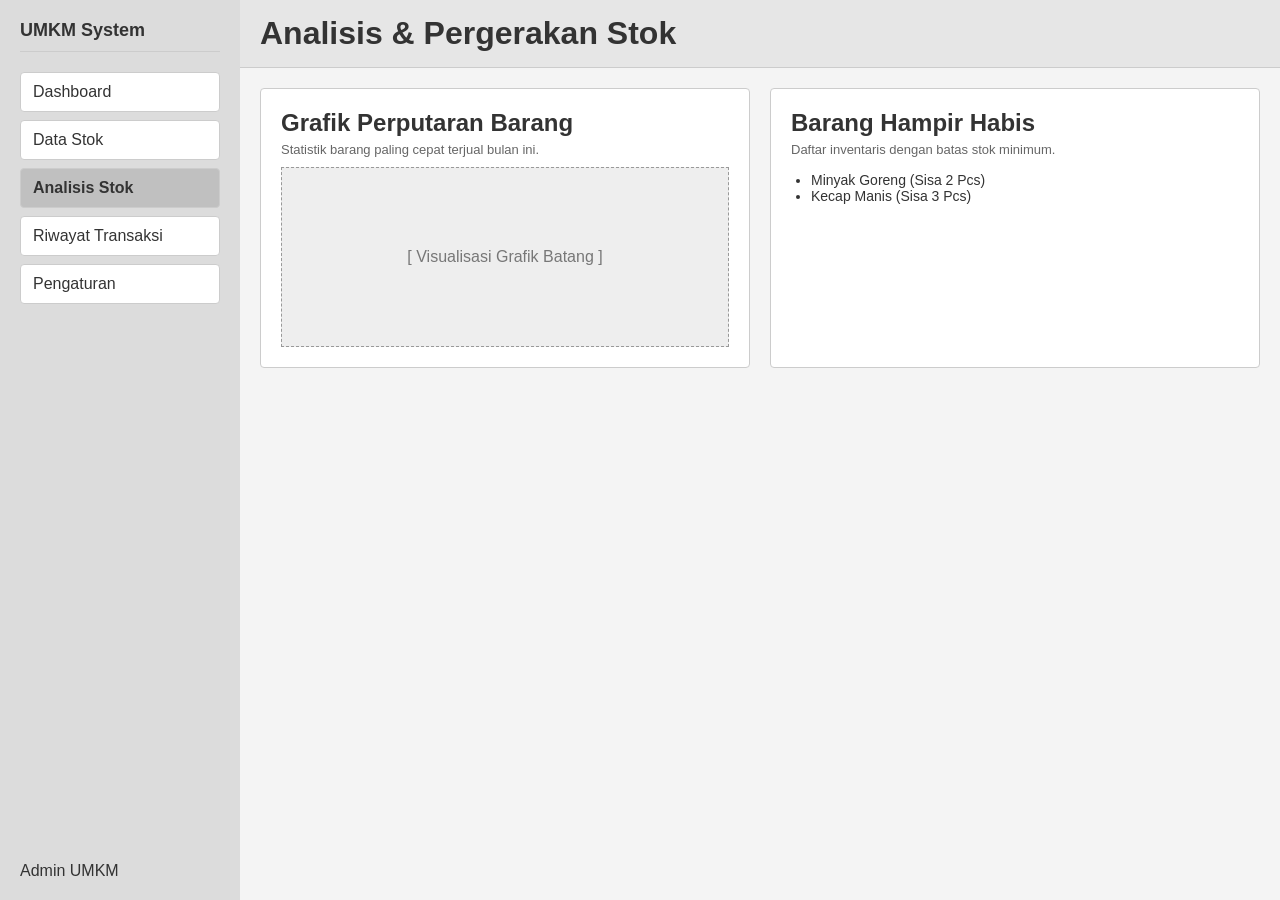
==== analisis_stok.html @ c7ed86f4 "feat: memperbarui file dan menambah halaman modul 6" ====
<!DOCTYPE html>
<html lang="id">

<head>
    <meta charset="UTF-8">
    <meta name="viewport" content="width=device-width, initial-scale=1.0">
    <title>Analisis Stok - Sistem Manajemen UMKM</title>
    <style>
        * {
            box-sizing: border-box;
            margin: 0;
            padding: 0;
            font-family: sans-serif;
        }

        body {
            display: flex;
            background-color: #f4f4f4;
            color: #333;
        }

        aside {
            width: 240px;
            background-color: #dcdcdc;
            height: 100vh;
            padding: 20px;
            display: flex;
            flex-direction: column;
            justify-content: space-between;
        }

        .sidebar-menu h2 {
            font-size: 18px;
            margin-bottom: 20px;
            padding-bottom: 10px;
            border-bottom: 1px solid #ccc;
        }

        .sidebar-menu ul {
            list-style: none;
        }

        .sidebar-menu li {
            padding: 10px 12px;
            margin-bottom: 8px;
            background-color: #fff;
            border: 1px solid #ccc;
            border-radius: 4px;
        }

        .sidebar-menu li.active {
            background-color: #c0c0c0;
            font-weight: bold;
        }

        main {
            flex: 1;
            display: flex;
            flex-direction: column;
        }

        header {
            background-color: #e6e6e6;
            padding: 15px 20px;
            border-bottom: 1px solid #ccc;
        }

        .content {
            padding: 20px;
            overflow-y: auto;
        }

        .grid {
            display: grid;
            grid-template-columns: 1fr 1fr;
            gap: 20px;
        }

        .card {
            background-color: #fff;
            border: 1px solid #ccc;
            border-radius: 4px;
            padding: 20px;
        }

        .box-visual {
            background-color: #eee;
            border: 1px dashed #999;
            height: 180px;
            display: flex;
            align-items: center;
            justify-content: center;
            margin-top: 10px;
            color: #777;
        }
    </style>
</head>

<body>
    <aside>
        <div class="sidebar-menu">
            <h2>UMKM System</h2>
            <ul>
                <li><a href="index.html" style="text-decoration:none; color:inherit;">Dashboard</a></li>
                <li><a href="stok.html" style="text-decoration:none; color:inherit;">Data Stok</a></li>
                <li class="active">Analisis Stok</li>
                <li><a href="transaksi.html" style="text-decoration:none; color:inherit;">Riwayat Transaksi</a></li>
                <li><a href="pengaturan.html" style="text-decoration:none; color:inherit;">Pengaturan</a></li>
            </ul>
        </div>
        <div>Admin UMKM</div>
    </aside>
    <main>
        <header>
            <h1>Analisis & Pergerakan Stok</h1>
        </header>
        <div class="content">
            <div class="grid">
                <section class="card">
                    <h2>Grafik Perputaran Barang</h2>
                    <p style="font-size: 13px; color: #666; margin-top: 5px;">Statistik barang paling cepat terjual
                        bulan ini.</p>
                    <div class="box-visual">[ Visualisasi Grafik Batang ]</div>
                </section>
                <section class="card">
                    <h2>Barang Hampir Habis</h2>
                    <p style="font-size: 13px; color: #666; margin-top: 5px;">Daftar inventaris dengan batas stok
                        minimum.</p>
                    <ul style="margin-top: 15px; padding-left: 20px; font-size: 14px;">
                        <li>Minyak Goreng (Sisa 2 Pcs)</li>
                        <li>Kecap Manis (Sisa 3 Pcs)</li>
                    </ul>
                </section>
            </div>
        </div>
    </main>
</body>

</html>
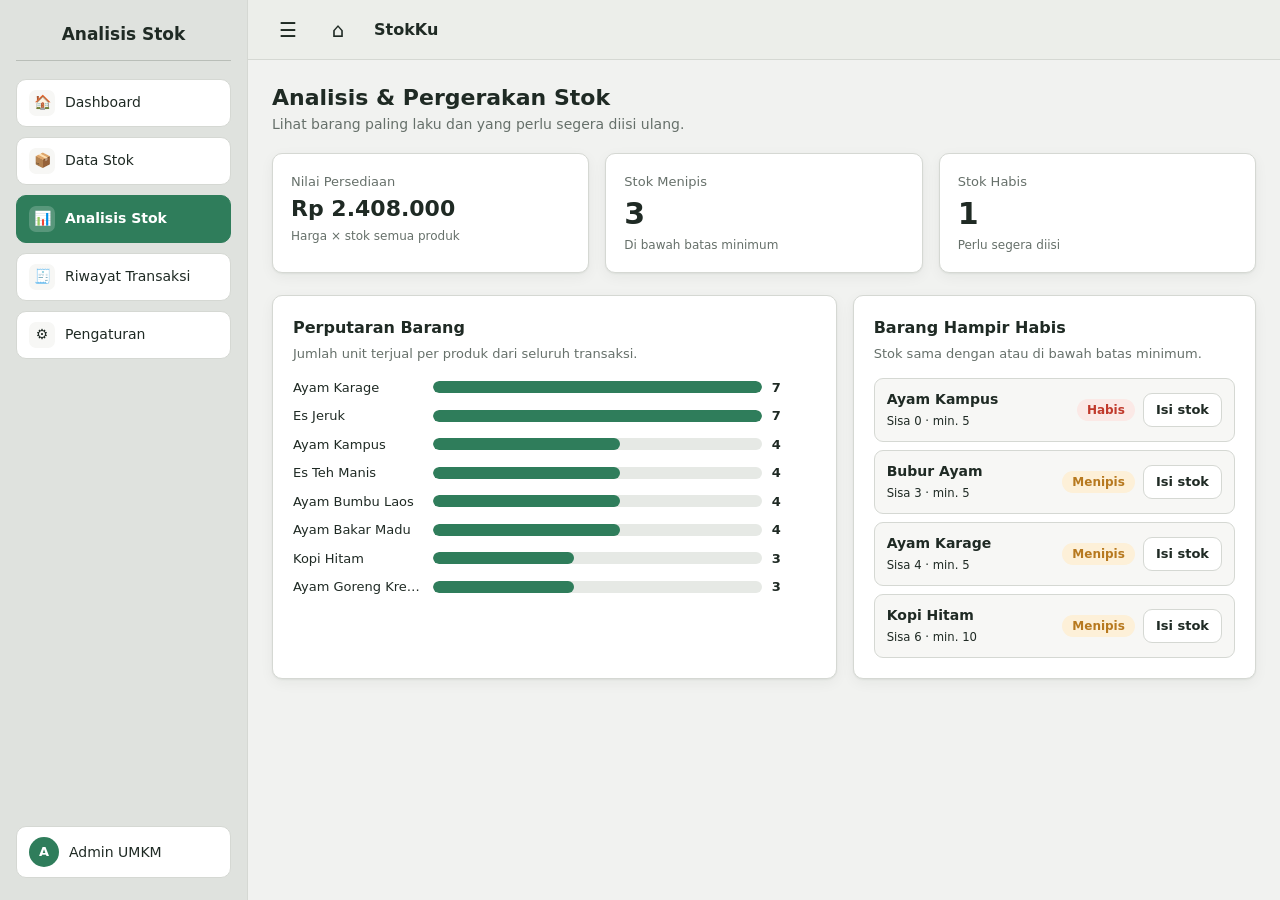
==== commit e3435bbb: "feat: transaksi, analisis stok, pengaturan, dan dokumentasi" ====
--- a/analisis_stok.html
+++ b/analisis_stok.html
@@ -4,136 +4,45 @@
 <head>
     <meta charset="UTF-8">
     <meta name="viewport" content="width=device-width, initial-scale=1.0">
-    <title>Analisis Stok - Sistem Manajemen UMKM</title>
-    <style>
-        * {
-            box-sizing: border-box;
-            margin: 0;
-            padding: 0;
-            font-family: sans-serif;
-        }
-
-        body {
-            display: flex;
-            background-color: #f4f4f4;
-            color: #333;
-        }
-
-        aside {
-            width: 240px;
-            background-color: #dcdcdc;
-            height: 100vh;
-            padding: 20px;
-            display: flex;
-            flex-direction: column;
-            justify-content: space-between;
-        }
-
-        .sidebar-menu h2 {
-            font-size: 18px;
-            margin-bottom: 20px;
-            padding-bottom: 10px;
-            border-bottom: 1px solid #ccc;
-        }
-
-        .sidebar-menu ul {
-            list-style: none;
-        }
-
-        .sidebar-menu li {
-            padding: 10px 12px;
-            margin-bottom: 8px;
-            background-color: #fff;
-            border: 1px solid #ccc;
-            border-radius: 4px;
-        }
-
-        .sidebar-menu li.active {
-            background-color: #c0c0c0;
-            font-weight: bold;
-        }
-
-        main {
-            flex: 1;
-            display: flex;
-            flex-direction: column;
-        }
-
-        header {
-            background-color: #e6e6e6;
-            padding: 15px 20px;
-            border-bottom: 1px solid #ccc;
-        }
-
-        .content {
-            padding: 20px;
-            overflow-y: auto;
-        }
-
-        .grid {
-            display: grid;
-            grid-template-columns: 1fr 1fr;
-            gap: 20px;
-        }
-
-        .card {
-            background-color: #fff;
-            border: 1px solid #ccc;
-            border-radius: 4px;
-            padding: 20px;
-        }
-
-        .box-visual {
-            background-color: #eee;
-            border: 1px dashed #999;
-            height: 180px;
-            display: flex;
-            align-items: center;
-            justify-content: center;
-            margin-top: 10px;
-            color: #777;
-        }
-    </style>
+    <meta name="description" content="Analisis pergerakan stok dan barang yang hampir habis.">
+    <title>Analisis Stok - StokKu</title>
+    <link rel="stylesheet" href="css/style.css">
 </head>
 
-<body>
-    <aside>
-        <div class="sidebar-menu">
-            <h2>UMKM System</h2>
-            <ul>
-                <li><a href="index.html" style="text-decoration:none; color:inherit;">Dashboard</a></li>
-                <li><a href="stok.html" style="text-decoration:none; color:inherit;">Data Stok</a></li>
-                <li class="active">Analisis Stok</li>
-                <li><a href="transaksi.html" style="text-decoration:none; color:inherit;">Riwayat Transaksi</a></li>
-                <li><a href="pengaturan.html" style="text-decoration:none; color:inherit;">Pengaturan</a></li>
-            </ul>
+<body data-page="analisis">
+    <a class="sr-only" href="#konten">Lewati ke konten</a>
+    <div class="app">
+        <aside class="sidebar" id="sidebar"></aside>
+        <div class="main">
+            <header class="topbar" id="topbar"></header>
+            <main class="content" id="konten">
+                <div class="page-head">
+                    <h1>Analisis &amp; Pergerakan Stok</h1>
+                    <p>Lihat barang paling laku dan yang perlu segera diisi ulang.</p>
+                </div>
+
+                <div id="analisis-area" aria-live="polite">
+                    <section class="stats" id="stats"></section>
+                    <div class="grid-2">
+                        <section class="card" aria-labelledby="judul-laku">
+                            <h2 id="judul-laku">Perputaran Barang</h2>
+                            <p class="sub">Jumlah unit terjual per produk dari seluruh transaksi.</p>
+                            <div id="chart"></div>
+                        </section>
+                        <section class="card" aria-labelledby="judul-hampir">
+                            <h2 id="judul-hampir">Barang Hampir Habis</h2>
+                            <p class="sub">Stok sama dengan atau di bawah batas minimum.</p>
+                            <ul class="low-list" id="low-list"></ul>
+                        </section>
+                    </div>
+                </div>
+            </main>
         </div>
-        <div>Admin UMKM</div>
-    </aside>
-    <main>
-        <header>
-            <h1>Analisis & Pergerakan Stok</h1>
-        </header>
-        <div class="content">
-            <div class="grid">
-                <section class="card">
-                    <h2>Grafik Perputaran Barang</h2>
-                    <p style="font-size: 13px; color: #666; margin-top: 5px;">Statistik barang paling cepat terjual
-                        bulan ini.</p>
-                    <div class="box-visual">[ Visualisasi Grafik Batang ]</div>
-                </section>
-                <section class="card">
-                    <h2>Barang Hampir Habis</h2>
-                    <p style="font-size: 13px; color: #666; margin-top: 5px;">Daftar inventaris dengan batas stok
-                        minimum.</p>
-                    <ul style="margin-top: 15px; padding-left: 20px; font-size: 14px;">
-                        <li>Minyak Goreng (Sisa 2 Pcs)</li>
-                        <li>Kecap Manis (Sisa 3 Pcs)</li>
-                    </ul>
-                </section>
-            </div>
-        </div>
-    </main>
+    </div>
+
+    <script src="js/store.js"></script>
+    <script src="js/ui.js"></script>
+    <script src="js/analisis.js"></script>
 </body>
 
-</html>+</html>
--- a/css/style.css
+++ b/css/style.css
@@ -0,0 +1,1197 @@
+/* ==========================================================
+   StokKu - Sistem Manajemen Stok UMKM
+   Gaya bersama untuk semua halaman.
+   Layout mengikuti wireframe Figma Modul 5:
+   sidebar kiri, header dengan hamburger + home, konten utama.
+   ========================================================== */
+
+:root {
+    --bg: #f1f2f0;
+    --surface: #ffffff;
+    --surface-2: #f7f7f5;
+    --sidebar: #dfe2de;
+    --header: #eceeea;
+    --line: #d5d8d3;
+    --text: #1f2a24;
+    --muted: #66706a;
+    --accent: #2f7d5b;
+    --accent-dark: #25644a;
+    --accent-soft: #e0f0e8;
+    --danger: #c0392b;
+    --danger-soft: #fbe9e6;
+    --warn: #b7791f;
+    --warn-soft: #fdf0d8;
+    --ok: #2f7d5b;
+    --radius: 10px;
+    --shadow: 0 1px 2px rgba(20, 30, 25, .06), 0 4px 14px rgba(20, 30, 25, .05);
+    --sidebar-w: 248px;
+    --header-h: 60px;
+}
+
+* {
+    box-sizing: border-box;
+    margin: 0;
+    padding: 0;
+}
+
+html {
+    -webkit-text-size-adjust: 100%;
+}
+
+body {
+    font-family: system-ui, -apple-system, "Segoe UI", Roboto, "Helvetica Neue", Arial, sans-serif;
+    background: var(--bg);
+    color: var(--text);
+    line-height: 1.5;
+    min-height: 100vh;
+}
+
+img {
+    max-width: 100%;
+    display: block;
+}
+
+a {
+    color: var(--accent-dark);
+}
+
+:focus-visible {
+    outline: 3px solid #7fc4a3;
+    outline-offset: 2px;
+}
+
+.sr-only {
+    position: absolute;
+    width: 1px;
+    height: 1px;
+    overflow: hidden;
+    clip: rect(0 0 0 0);
+    white-space: nowrap;
+}
+
+/* ---------- Shell: sidebar + main ---------- */
+.app {
+    display: flex;
+    min-height: 100vh;
+}
+
+.sidebar {
+    width: var(--sidebar-w);
+    background: var(--sidebar);
+    border-right: 1px solid var(--line);
+    padding: 22px 16px;
+    display: flex;
+    flex-direction: column;
+    justify-content: space-between;
+    position: sticky;
+    top: 0;
+    height: 100vh;
+    flex-shrink: 0;
+    z-index: 40;
+    transition: transform .25s ease;
+}
+
+.sidebar-title {
+    font-size: 17px;
+    font-weight: 700;
+    text-align: center;
+    padding-bottom: 12px;
+    margin-bottom: 18px;
+    border-bottom: 1px solid #b9beb8;
+}
+
+.nav {
+    list-style: none;
+    display: grid;
+    gap: 10px;
+}
+
+.nav a {
+    display: flex;
+    align-items: center;
+    gap: 10px;
+    padding: 10px 12px;
+    background: var(--surface);
+    border: 1px solid var(--line);
+    border-radius: 10px;
+    text-decoration: none;
+    color: var(--text);
+    font-size: 14px;
+    font-weight: 500;
+    min-height: 44px;
+    transition: background .15s, border-color .15s;
+}
+
+.nav a:hover {
+    background: var(--accent-soft);
+    border-color: #b6d9c8;
+}
+
+.nav a[aria-current="page"] {
+    background: var(--accent);
+    border-color: var(--accent);
+    color: #fff;
+    font-weight: 700;
+}
+
+.nav .ico {
+    width: 26px;
+    height: 26px;
+    border-radius: 7px;
+    background: var(--surface-2);
+    display: grid;
+    place-items: center;
+    font-size: 14px;
+    flex-shrink: 0;
+}
+
+.nav a[aria-current="page"] .ico {
+    background: rgba(255, 255, 255, .2);
+}
+
+.admin-box {
+    display: flex;
+    align-items: center;
+    gap: 10px;
+    padding: 10px 12px;
+    border-radius: 10px;
+    background: var(--surface);
+    border: 1px solid var(--line);
+    font-size: 14px;
+}
+
+.avatar {
+    width: 30px;
+    height: 30px;
+    border-radius: 50%;
+    background: var(--accent);
+    color: #fff;
+    display: grid;
+    place-items: center;
+    font-weight: 700;
+    font-size: 13px;
+    flex-shrink: 0;
+    overflow: hidden;
+}
+
+.avatar img {
+    width: 100%;
+    height: 100%;
+    object-fit: cover;
+}
+
+.main {
+    flex: 1;
+    min-width: 0;
+    display: flex;
+    flex-direction: column;
+}
+
+.topbar {
+    height: var(--header-h);
+    background: var(--header);
+    border-bottom: 1px solid var(--line);
+    display: flex;
+    align-items: center;
+    gap: 10px;
+    padding: 0 20px;
+    position: sticky;
+    top: 0;
+    z-index: 30;
+}
+
+.icon-btn {
+    width: 40px;
+    height: 40px;
+    border-radius: 10px;
+    border: 1px solid transparent;
+    background: transparent;
+    color: var(--text);
+    font-size: 20px;
+    display: grid;
+    place-items: center;
+    cursor: pointer;
+    text-decoration: none;
+}
+
+.icon-btn:hover {
+    background: rgba(0, 0, 0, .06);
+}
+
+.brand {
+    font-size: 16px;
+    font-weight: 700;
+    margin-left: 6px;
+    white-space: nowrap;
+}
+
+.topbar-spacer {
+    flex: 1;
+}
+
+.search-box {
+    position: relative;
+    width: min(280px, 36vw);
+}
+
+.search-box input {
+    width: 100%;
+    height: 40px;
+    padding: 0 38px 0 14px;
+    border: 1px solid var(--line);
+    border-radius: 10px;
+    background: var(--surface);
+    font-size: 14px;
+    color: var(--text);
+}
+
+.search-box .search-ico {
+    position: absolute;
+    right: 12px;
+    top: 50%;
+    transform: translateY(-50%);
+    color: var(--muted);
+    pointer-events: none;
+}
+
+.content {
+    padding: 24px;
+    max-width: 1180px;
+    width: 100%;
+    margin: 0 auto;
+}
+
+.page-head {
+    margin-bottom: 18px;
+}
+
+.page-head h1 {
+    font-size: 22px;
+    line-height: 1.25;
+}
+
+.page-head p {
+    color: var(--muted);
+    font-size: 14px;
+    margin-top: 2px;
+}
+
+.backdrop {
+    display: none;
+}
+
+/* ---------- Cards, buttons, badges ---------- */
+.card {
+    background: var(--surface);
+    border: 1px solid var(--line);
+    border-radius: var(--radius);
+    padding: 20px;
+    box-shadow: var(--shadow);
+}
+
+.card h2 {
+    font-size: 16px;
+    margin-bottom: 4px;
+}
+
+.card .sub {
+    color: var(--muted);
+    font-size: 13px;
+    margin-bottom: 14px;
+}
+
+.btn {
+    display: inline-flex;
+    align-items: center;
+    justify-content: center;
+    gap: 6px;
+    min-height: 40px;
+    padding: 0 16px;
+    border-radius: 9px;
+    border: 1px solid var(--accent);
+    background: var(--accent);
+    color: #fff;
+    font-size: 14px;
+    font-weight: 600;
+    cursor: pointer;
+    text-decoration: none;
+    font-family: inherit;
+    transition: background .15s, opacity .15s;
+}
+
+.btn:hover {
+    background: var(--accent-dark);
+}
+
+.btn:disabled,
+.btn[aria-disabled="true"] {
+    opacity: .6;
+    cursor: not-allowed;
+}
+
+.btn-ghost {
+    background: var(--surface);
+    color: var(--text);
+    border-color: var(--line);
+}
+
+.btn-ghost:hover {
+    background: var(--surface-2);
+}
+
+.btn-danger {
+    background: var(--danger);
+    border-color: var(--danger);
+}
+
+.btn-danger:hover {
+    background: #a32f23;
+}
+
+.btn-sm {
+    min-height: 34px;
+    padding: 0 12px;
+    font-size: 13px;
+}
+
+.btn-block {
+    width: 100%;
+}
+
+.badge {
+    display: inline-block;
+    padding: 2px 10px;
+    border-radius: 999px;
+    font-size: 12px;
+    font-weight: 600;
+    white-space: nowrap;
+}
+
+.badge-ok {
+    background: var(--accent-soft);
+    color: var(--accent-dark);
+}
+
+.badge-warn {
+    background: var(--warn-soft);
+    color: var(--warn);
+}
+
+.badge-danger {
+    background: var(--danger-soft);
+    color: var(--danger);
+}
+
+.spinner {
+    width: 14px;
+    height: 14px;
+    border: 2px solid rgba(255, 255, 255, .5);
+    border-top-color: #fff;
+    border-radius: 50%;
+    animation: spin .7s linear infinite;
+}
+
+@keyframes spin {
+    to {
+        transform: rotate(360deg);
+    }
+}
+
+/* ---------- Dashboard ---------- */
+.stats {
+    display: grid;
+    grid-template-columns: repeat(3, 1fr);
+    gap: 16px;
+    margin-bottom: 22px;
+}
+
+.stat {
+    background: var(--surface);
+    border: 1px solid var(--line);
+    border-radius: var(--radius);
+    padding: 18px;
+    box-shadow: var(--shadow);
+}
+
+.stat .label {
+    font-size: 13px;
+    color: var(--muted);
+}
+
+.stat .value {
+    font-size: 30px;
+    font-weight: 800;
+    margin-top: 6px;
+    line-height: 1.1;
+}
+
+.stat .hint {
+    font-size: 12px;
+    color: var(--muted);
+    margin-top: 6px;
+}
+
+/* ---------- Tables ---------- */
+.table-wrap {
+    overflow-x: auto;
+    border: 1px solid var(--line);
+    border-radius: 8px;
+}
+
+table {
+    width: 100%;
+    border-collapse: collapse;
+    font-size: 14px;
+    background: var(--surface);
+}
+
+th,
+td {
+    padding: 11px 14px;
+    text-align: left;
+    border-bottom: 1px solid var(--line);
+    white-space: nowrap;
+}
+
+th {
+    background: var(--surface-2);
+    font-size: 12px;
+    text-transform: uppercase;
+    letter-spacing: .04em;
+    color: var(--muted);
+}
+
+tbody tr:last-child td {
+    border-bottom: 0;
+}
+
+td.num,
+th.num {
+    text-align: right;
+}
+
+/* ---------- Data Stok: filter + product grid ---------- */
+.filter-panel {
+    background: var(--surface);
+    border: 1px solid var(--line);
+    border-radius: var(--radius);
+    padding: 16px 18px;
+    margin-bottom: 18px;
+    box-shadow: var(--shadow);
+}
+
+.filter-panel > summary {
+    font-weight: 700;
+    font-size: 15px;
+    cursor: pointer;
+    list-style: none;
+    display: flex;
+    justify-content: space-between;
+    align-items: center;
+}
+
+.filter-panel > summary::-webkit-details-marker {
+    display: none;
+}
+
+.filter-panel > summary::after {
+    content: "\25BE";
+    color: var(--muted);
+}
+
+.filter-panel[open] > summary::after {
+    content: "\25B4";
+}
+
+.filter-grid {
+    display: grid;
+    grid-template-columns: repeat(3, 1fr);
+    gap: 18px;
+    margin-top: 14px;
+}
+
+.filter-group fieldset {
+    border: 0;
+}
+
+.filter-group legend {
+    font-size: 12px;
+    text-transform: uppercase;
+    letter-spacing: .05em;
+    color: var(--muted);
+    font-weight: 700;
+    margin-bottom: 8px;
+}
+
+.radio-row {
+    display: flex;
+    align-items: center;
+    gap: 8px;
+    padding: 6px 0;
+    font-size: 14px;
+    cursor: pointer;
+    min-height: 32px;
+}
+
+.radio-row input {
+    accent-color: var(--accent);
+    width: 17px;
+    height: 17px;
+}
+
+.filter-actions {
+    margin-top: 14px;
+    display: flex;
+    gap: 10px;
+    align-items: center;
+    flex-wrap: wrap;
+}
+
+.result-info {
+    font-size: 13px;
+    color: var(--muted);
+}
+
+.toolbar {
+    display: flex;
+    gap: 10px;
+    flex-wrap: wrap;
+    margin-bottom: 14px;
+}
+
+.product-grid {
+    display: grid;
+    grid-template-columns: repeat(3, 1fr);
+    gap: 16px;
+}
+
+.product-card {
+    background: var(--surface);
+    border: 1px solid var(--line);
+    border-radius: var(--radius);
+    overflow: hidden;
+    display: flex;
+    flex-direction: column;
+    box-shadow: var(--shadow);
+}
+
+.product-card .thumb {
+    aspect-ratio: 16 / 10;
+    background: #e3e6e2;
+    position: relative;
+}
+
+.product-card .thumb {
+    overflow: hidden;
+}
+
+.product-card .thumb img {
+    position: absolute;
+    inset: 0;
+    width: 100%;
+    height: 100%;
+    object-fit: cover;
+}
+
+.product-card .thumb .badge {
+    position: absolute;
+    top: 10px;
+    left: 10px;
+}
+
+.product-card .info {
+    padding: 12px 14px 4px;
+    flex: 1;
+}
+
+.product-card h3 {
+    font-size: 15px;
+    line-height: 1.3;
+}
+
+.product-card .meta {
+    display: flex;
+    justify-content: space-between;
+    font-size: 13px;
+    color: var(--muted);
+    margin-top: 6px;
+}
+
+.product-card .meta strong {
+    color: var(--text);
+}
+
+.product-card .actions {
+    padding: 10px 14px 14px;
+    display: grid;
+}
+
+.product-card .no-img {
+    width: 100%;
+    height: 100%;
+    display: grid;
+    place-items: center;
+    font-size: 44px;
+    font-weight: 800;
+    color: #9aa59e;
+}
+
+/* ---------- UX states ---------- */
+.skeleton {
+    position: relative;
+    overflow: hidden;
+    background: #e3e6e2;
+    border-radius: 6px;
+}
+
+.skeleton::after {
+    content: "";
+    position: absolute;
+    inset: 0;
+    background: linear-gradient(90deg, transparent, rgba(255, 255, 255, .65), transparent);
+    transform: translateX(-100%);
+    animation: shimmer 1.2s infinite;
+}
+
+@keyframes shimmer {
+    to {
+        transform: translateX(100%);
+    }
+}
+
+.sk-card {
+    background: var(--surface);
+    border: 1px solid var(--line);
+    border-radius: var(--radius);
+    overflow: hidden;
+}
+
+.sk-card .sk-img {
+    aspect-ratio: 16 / 10;
+    border-radius: 0;
+}
+
+.sk-card .sk-body {
+    padding: 14px;
+    display: grid;
+    gap: 10px;
+}
+
+.sk-line {
+    height: 14px;
+}
+
+.sk-line.w60 {
+    width: 60%;
+}
+
+.sk-line.w40 {
+    width: 40%;
+}
+
+.sk-btn {
+    height: 36px;
+}
+
+.state-box {
+    grid-column: 1 / -1;
+    text-align: center;
+    padding: 44px 20px;
+    background: var(--surface);
+    border: 1px dashed #b9beb8;
+    border-radius: var(--radius);
+}
+
+.state-box .big {
+    font-size: 38px;
+    margin-bottom: 6px;
+}
+
+.state-box h3 {
+    font-size: 17px;
+    margin-bottom: 4px;
+}
+
+.state-box p {
+    color: var(--muted);
+    font-size: 14px;
+    margin-bottom: 16px;
+}
+
+.state-box.error {
+    border-color: #e3b3ac;
+    background: var(--danger-soft);
+}
+
+/* ---------- Forms ---------- */
+.form-card {
+    max-width: 640px;
+}
+
+.field {
+    margin-bottom: 16px;
+}
+
+.field label {
+    display: block;
+    font-weight: 600;
+    font-size: 14px;
+    margin-bottom: 6px;
+}
+
+.field .opt {
+    font-weight: 400;
+    color: var(--muted);
+}
+
+.field input,
+.field select,
+.field textarea {
+    width: 100%;
+    min-height: 42px;
+    padding: 9px 12px;
+    border: 1px solid #b9beb8;
+    border-radius: 9px;
+    font: inherit;
+    font-size: 15px;
+    background: #fff;
+    color: var(--text);
+}
+
+.field input:focus,
+.field select:focus,
+.field textarea:focus {
+    border-color: var(--accent);
+    outline: 3px solid #bfe3d1;
+    outline-offset: 0;
+}
+
+.field.invalid input,
+.field.invalid select {
+    border-color: var(--danger);
+    background: #fff8f7;
+}
+
+.field-error {
+    color: var(--danger);
+    font-size: 13px;
+    margin-top: 5px;
+    min-height: 0;
+}
+
+.field-help {
+    color: var(--muted);
+    font-size: 12px;
+    margin-top: 4px;
+}
+
+.form-row {
+    display: grid;
+    grid-template-columns: 1fr 1fr;
+    gap: 0 14px;
+}
+
+.form-actions {
+    display: flex;
+    gap: 10px;
+    align-items: center;
+    flex-wrap: wrap;
+    margin-top: 6px;
+}
+
+.summary-box {
+    background: var(--surface-2);
+    border: 1px solid var(--line);
+    border-radius: 9px;
+    padding: 12px 14px;
+    margin-bottom: 16px;
+    font-size: 14px;
+    display: flex;
+    justify-content: space-between;
+    gap: 10px;
+}
+
+.summary-box strong {
+    font-size: 17px;
+}
+
+.settings-list {
+    display: grid;
+    gap: 10px;
+}
+
+.setting-item {
+    display: flex;
+    align-items: center;
+    justify-content: space-between;
+    gap: 12px;
+    padding: 14px 16px;
+    background: var(--surface-2);
+    border: 1px solid var(--line);
+    border-radius: 10px;
+    font-weight: 600;
+    font-size: 14px;
+    width: 100%;
+    text-align: left;
+    cursor: pointer;
+    font-family: inherit;
+    color: var(--text);
+    text-decoration: none;
+    min-height: 48px;
+}
+
+.setting-item:hover {
+    background: var(--accent-soft);
+}
+
+.setting-item .chev {
+    color: var(--muted);
+}
+
+/* ---------- Analisis ---------- */
+.grid-2 {
+    display: grid;
+    grid-template-columns: 1.4fr 1fr;
+    gap: 16px;
+}
+
+.bar-row {
+    display: grid;
+    grid-template-columns: 130px 1fr 44px;
+    gap: 10px;
+    align-items: center;
+    font-size: 13px;
+    margin: 9px 0;
+}
+
+.bar-track {
+    background: #e6e9e5;
+    border-radius: 999px;
+    height: 12px;
+    overflow: hidden;
+}
+
+.bar-fill {
+    height: 100%;
+    background: var(--accent);
+    border-radius: 999px;
+    transition: width .5s ease;
+}
+
+.bar-label {
+    overflow: hidden;
+    text-overflow: ellipsis;
+    white-space: nowrap;
+}
+
+.low-list {
+    list-style: none;
+    display: grid;
+    gap: 8px;
+}
+
+.low-list li {
+    display: flex;
+    justify-content: space-between;
+    align-items: center;
+    gap: 10px;
+    padding: 10px 12px;
+    background: var(--surface-2);
+    border: 1px solid var(--line);
+    border-radius: 9px;
+    font-size: 14px;
+}
+
+/* ---------- Modal ---------- */
+.modal-overlay {
+    position: fixed;
+    inset: 0;
+    background: rgba(15, 25, 20, .5);
+    display: none;
+    align-items: center;
+    justify-content: center;
+    padding: 16px;
+    z-index: 80;
+}
+
+.modal-overlay.open {
+    display: flex;
+}
+
+.modal {
+    background: var(--surface);
+    border-radius: 14px;
+    width: min(460px, 100%);
+    max-height: calc(100vh - 32px);
+    overflow-y: auto;
+    padding: 22px;
+    box-shadow: 0 20px 50px rgba(0, 0, 0, .25);
+    animation: pop .18s ease;
+}
+
+@keyframes pop {
+    from {
+        transform: translateY(8px) scale(.98);
+        opacity: 0;
+    }
+}
+
+.modal h2 {
+    font-size: 18px;
+    margin-bottom: 4px;
+}
+
+.modal .sub {
+    color: var(--muted);
+    font-size: 13px;
+    margin-bottom: 16px;
+}
+
+.modal-actions {
+    display: flex;
+    gap: 10px;
+    justify-content: flex-end;
+    flex-wrap: wrap;
+    margin-top: 6px;
+}
+
+.stepper {
+    display: grid;
+    grid-template-columns: 44px 1fr 44px;
+    gap: 8px;
+}
+
+.stepper input {
+    text-align: center;
+}
+
+.stepper button {
+    border: 1px solid #b9beb8;
+    background: var(--surface-2);
+    border-radius: 9px;
+    font-size: 20px;
+    cursor: pointer;
+    min-height: 42px;
+}
+
+/* ---------- Toast ---------- */
+.toast-region {
+    position: fixed;
+    right: 16px;
+    bottom: 16px;
+    display: grid;
+    gap: 10px;
+    z-index: 100;
+    width: min(360px, calc(100vw - 32px));
+    pointer-events: none;
+}
+
+.toast {
+    pointer-events: auto;
+    display: flex;
+    align-items: flex-start;
+    gap: 10px;
+    background: #17231d;
+    color: #fff;
+    padding: 12px 14px;
+    border-radius: 11px;
+    box-shadow: 0 8px 24px rgba(0, 0, 0, .25);
+    font-size: 14px;
+    animation: toast-in .25s ease;
+    border-left: 5px solid var(--accent);
+}
+
+.toast.error {
+    border-left-color: #e5675a;
+}
+
+.toast.info {
+    border-left-color: #6aa9d8;
+}
+
+.toast.out {
+    opacity: 0;
+    transform: translateY(8px);
+    transition: opacity .25s, transform .25s;
+}
+
+.toast button {
+    margin-left: auto;
+    background: transparent;
+    border: 0;
+    color: #cfd8d3;
+    font-size: 18px;
+    cursor: pointer;
+    line-height: 1;
+}
+
+@keyframes toast-in {
+    from {
+        opacity: 0;
+        transform: translateY(12px);
+    }
+}
+
+/* Sidebar bisa disembunyikan di desktop lewat tombol hamburger */
+@media (min-width: 861px) {
+    body.nav-collapsed .sidebar {
+        display: none;
+    }
+}
+
+/* ---------- Responsif ---------- */
+@media (max-width: 1024px) {
+    .product-grid {
+        grid-template-columns: repeat(2, 1fr);
+    }
+
+    .grid-2 {
+        grid-template-columns: 1fr;
+    }
+}
+
+@media (max-width: 860px) {
+    .sidebar {
+        position: fixed;
+        left: 0;
+        top: 0;
+        bottom: 0;
+        transform: translateX(-102%);
+        box-shadow: 4px 0 24px rgba(0, 0, 0, .2);
+    }
+
+    body.nav-open .sidebar {
+        transform: none;
+    }
+
+    body.nav-open .backdrop {
+        display: block;
+        position: fixed;
+        inset: 0;
+        background: rgba(15, 25, 20, .45);
+        z-index: 35;
+    }
+
+    body.nav-open {
+        overflow: hidden;
+    }
+
+    .content {
+        padding: 16px;
+    }
+
+    .stats {
+        grid-template-columns: 1fr;
+    }
+
+    .filter-grid {
+        grid-template-columns: 1fr 1fr;
+    }
+
+    .topbar {
+        padding: 0 12px;
+    }
+}
+
+@media (max-width: 560px) {
+    .product-grid {
+        grid-template-columns: 1fr;
+    }
+
+    .filter-grid {
+        grid-template-columns: 1fr;
+    }
+
+    .form-row {
+        grid-template-columns: 1fr;
+    }
+
+    .search-box {
+        width: 100%;
+        flex: 1;
+    }
+
+    .topbar-spacer {
+        display: none;
+    }
+
+    .brand {
+        display: none;
+    }
+
+
+    .bar-row {
+        grid-template-columns: 96px 1fr 36px;
+    }
+
+    .toast-region {
+        right: 16px;
+        left: 16px;
+        width: auto;
+    }
+}
+
+@media (prefers-reduced-motion: reduce) {
+    * {
+        animation-duration: .01ms !important;
+        transition-duration: .01ms !important;
+    }
+}
+
+/* ---------- Toolbar tabel & baris item transaksi ---------- */
+.table-toolbar {
+    display: flex;
+    gap: 10px;
+    flex-wrap: wrap;
+    margin-bottom: 14px;
+    align-items: center;
+}
+
+.table-toolbar .grow {
+    flex: 1;
+    min-width: 200px;
+}
+
+.table-toolbar input,
+.table-toolbar select {
+    width: 100%;
+    min-height: 40px;
+    padding: 0 12px;
+    border: 1px solid #b9beb8;
+    border-radius: 9px;
+    font: inherit;
+    font-size: 14px;
+    background: #fff;
+    color: var(--text);
+}
+
+.item-row {
+    display: grid;
+    grid-template-columns: 1fr 110px 44px;
+    gap: 12px;
+    align-items: start;
+    padding: 12px;
+    border: 1px solid var(--line);
+    border-radius: 10px;
+    background: var(--surface-2);
+    margin-bottom: 10px;
+}
+
+.item-row .field {
+    margin-bottom: 0;
+}
+
+.item-row .btn-remove {
+    margin-top: 28px;
+    min-height: 42px;
+    padding: 0;
+    width: 44px;
+}
+
+@media (max-width: 560px) {
+    .item-row {
+        grid-template-columns: 1fr 84px 44px;
+        gap: 8px;
+        padding: 10px;
+    }
+}
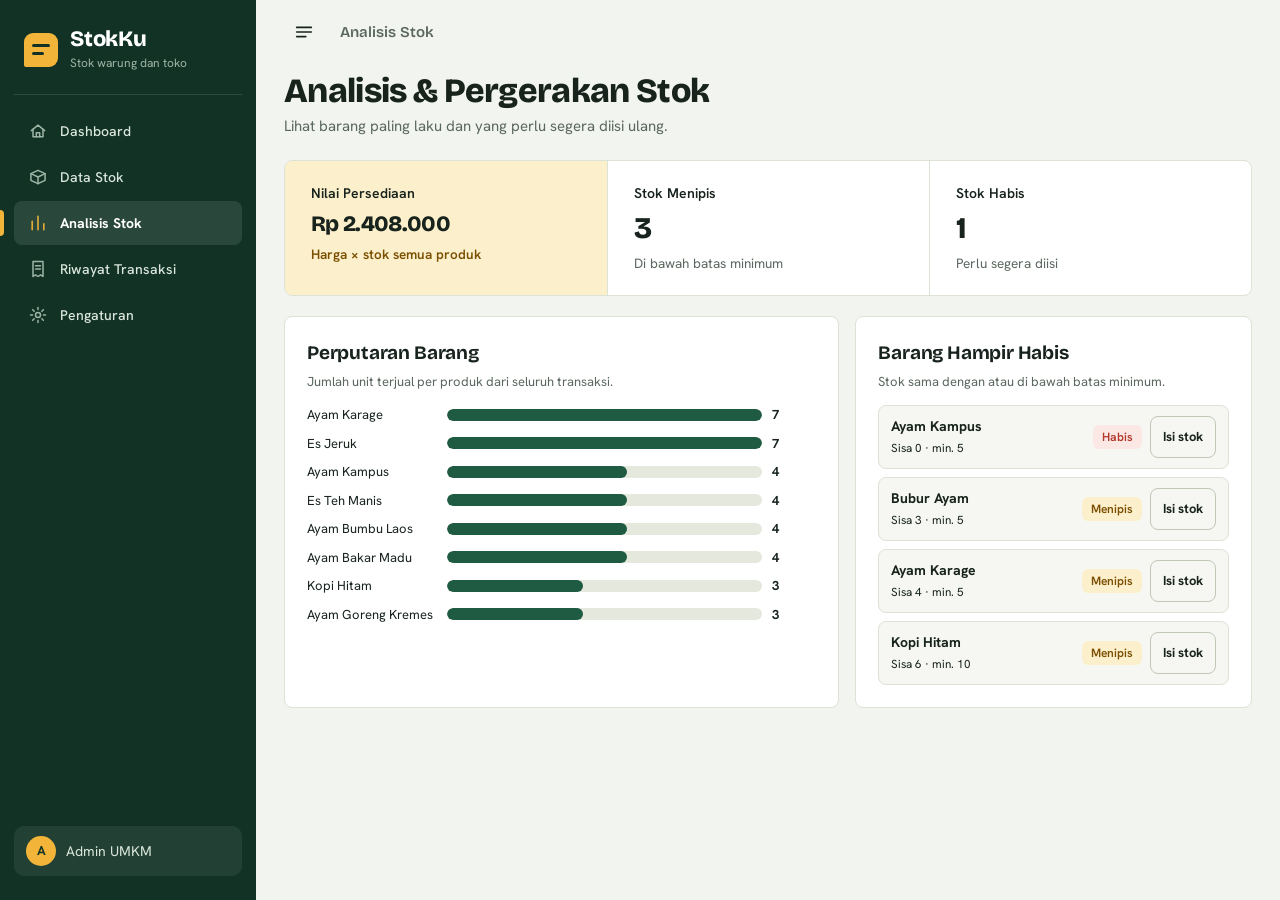
==== commit 17a89a6e: "Perbarui tampilan StokKu dan rapikan file" ====
--- a/analisis_stok.html
+++ b/analisis_stok.html
@@ -6,6 +6,9 @@
     <meta name="viewport" content="width=device-width, initial-scale=1.0">
     <meta name="description" content="Analisis pergerakan stok dan barang yang hampir habis.">
     <title>Analisis Stok - StokKu</title>
+    <link rel="preconnect" href="https://fonts.googleapis.com">
+    <link rel="preconnect" href="https://fonts.gstatic.com" crossorigin>
+    <link href="https://fonts.googleapis.com/css2?family=Bricolage+Grotesque:opsz,wght@12..96,600;12..96,800&family=Hanken+Grotesk:wght@400;500;600;700&display=swap" rel="stylesheet">
     <link rel="stylesheet" href="css/style.css">
 </head>
 
--- a/css/style.css
+++ b/css/style.css
@@ -6,26 +6,29 @@
    ========================================================== */
 
 :root {
-    --bg: #f1f2f0;
+    --bg: #f2f4ef;
     --surface: #ffffff;
-    --surface-2: #f7f7f5;
-    --sidebar: #dfe2de;
-    --header: #eceeea;
-    --line: #d5d8d3;
-    --text: #1f2a24;
-    --muted: #66706a;
-    --accent: #2f7d5b;
-    --accent-dark: #25644a;
-    --accent-soft: #e0f0e8;
-    --danger: #c0392b;
-    --danger-soft: #fbe9e6;
-    --warn: #b7791f;
-    --warn-soft: #fdf0d8;
-    --ok: #2f7d5b;
-    --radius: 10px;
-    --shadow: 0 1px 2px rgba(20, 30, 25, .06), 0 4px 14px rgba(20, 30, 25, .05);
-    --sidebar-w: 248px;
-    --header-h: 60px;
+    --surface-2: #f6f7f2;
+    --sidebar: #123226;
+    --header: transparent;
+    --line: #dde2d6;
+    --text: #17231c;
+    --muted: #5b685f;
+    --accent: #1f5a42;
+    --accent-dark: #164532;
+    --accent-soft: #e2eee5;
+    --kunyit: #f2b53a;
+    --kunyit-soft: #fcefcb;
+    --danger: #b3382b;
+    --danger-soft: #fbe8e4;
+    --warn: #7a4f00;
+    --warn-soft: #fcefcb;
+    --ok: #1f5a42;
+    --radius: 8px;
+    --shadow: none;
+    --sidebar-w: 256px;
+    --header-h: 64px;
+    --font-display: "Bricolage Grotesque", system-ui, "Segoe UI", sans-serif;
 }
 
 * {
@@ -1195,3 +1198,409 @@
         padding: 10px;
     }
 }
+
+
+/* ==========================================================
+   Tema warung: hijau daun pandan + kuning kunyit
+   ========================================================== */
+body {
+    font-family: "Hanken Grotesk", system-ui, -apple-system, "Segoe UI", Roboto, sans-serif;
+    font-size: 15px;
+}
+
+h1, h2, h3, .stat .value, .wm-name, .brand {
+    font-family: var(--font-display);
+}
+
+:focus-visible {
+    outline: 3px solid var(--kunyit);
+    outline-offset: 2px;
+}
+
+/* Sidebar */
+.sidebar {
+    border-right: 0;
+    padding: 24px 14px;
+    color: #dbe7de;
+}
+
+.wordmark {
+    display: flex;
+    align-items: center;
+    gap: 12px;
+    padding: 4px 10px 22px;
+    margin-bottom: 14px;
+    border-bottom: 1px solid rgba(255, 255, 255, .12);
+    text-decoration: none;
+    color: #fff;
+}
+
+.wm-mark {
+    width: 34px;
+    height: 34px;
+    flex-shrink: 0;
+    border-radius: 9px 9px 9px 2px;
+    background: var(--kunyit);
+    position: relative;
+}
+
+.wm-mark::before,
+.wm-mark::after {
+    content: "";
+    position: absolute;
+    left: 8px;
+    right: 8px;
+    height: 3px;
+    border-radius: 2px;
+    background: #123226;
+}
+
+.wm-mark::before { top: 11px; }
+.wm-mark::after { top: 19px; right: 14px; }
+
+.wm-name {
+    display: block;
+    font-size: 22px;
+    font-weight: 800;
+    line-height: 1;
+    letter-spacing: -.01em;
+}
+
+.wm-sub {
+    display: block;
+    font-size: 12px;
+    color: #9db5a5;
+    margin-top: 4px;
+}
+
+.nav {
+    gap: 2px;
+}
+
+.nav a {
+    background: transparent;
+    border: 0;
+    border-radius: 8px;
+    color: #dbe7de;
+    font-weight: 500;
+    padding: 10px 12px;
+    position: relative;
+}
+
+.nav a:hover {
+    background: rgba(255, 255, 255, .07);
+    border: 0;
+}
+
+.nav a[aria-current="page"] {
+    background: rgba(255, 255, 255, .1);
+    color: #fff;
+    font-weight: 700;
+}
+
+.nav a[aria-current="page"]::before {
+    content: "";
+    position: absolute;
+    left: -14px;
+    top: 9px;
+    bottom: 9px;
+    width: 4px;
+    border-radius: 0 4px 4px 0;
+    background: var(--kunyit);
+}
+
+.nav .ico,
+.nav a[aria-current="page"] .ico {
+    background: transparent;
+    width: 24px;
+    height: 24px;
+    color: #9db5a5;
+}
+
+.nav a[aria-current="page"] .ico {
+    color: var(--kunyit);
+}
+
+.admin-box {
+    background: rgba(255, 255, 255, .07);
+    border: 0;
+    color: #fff;
+}
+
+.avatar {
+    background: var(--kunyit);
+    color: #123226;
+}
+
+/* Topbar */
+.topbar {
+    background: var(--bg);
+    border-bottom: 0;
+    padding: 0 28px;
+}
+
+.icon-btn {
+    border-radius: 8px;
+}
+
+.brand {
+    font-size: 15px;
+    font-weight: 600;
+    color: var(--muted);
+}
+
+.search-box input {
+    border-radius: 8px;
+    border-color: #cfd6c7;
+}
+
+.search-box input:focus {
+    border-color: var(--accent);
+    outline: 3px solid var(--kunyit-soft);
+}
+
+/* Konten */
+.content {
+    padding: 8px 28px 40px;
+}
+
+.page-head {
+    margin-bottom: 22px;
+}
+
+.page-head h1 {
+    font-size: 34px;
+    font-weight: 800;
+    letter-spacing: -.02em;
+    line-height: 1.1;
+}
+
+.page-head p {
+    font-size: 15px;
+    margin-top: 6px;
+}
+
+.card {
+    border-radius: var(--radius);
+    padding: 22px;
+}
+
+.card h2 {
+    font-size: 19px;
+    font-weight: 700;
+    letter-spacing: -.01em;
+}
+
+.btn {
+    border-radius: 8px;
+    min-height: 42px;
+    font-weight: 700;
+}
+
+.btn:hover { background: var(--accent-dark); }
+
+.btn-ghost {
+    background: transparent;
+    border-color: #bfc7b6;
+}
+
+.btn-ghost:hover { background: var(--surface); }
+
+.badge {
+    border-radius: 6px;
+    padding: 3px 9px;
+}
+
+.badge-ok { background: var(--accent-soft); }
+
+/* Ringkasan dashboard: satu panel, tiga kolom */
+.stats {
+    gap: 0;
+    background: var(--surface);
+    border: 1px solid var(--line);
+    border-radius: var(--radius);
+    margin-bottom: 20px;
+    overflow: hidden;
+}
+
+.stat {
+    border: 0;
+    border-radius: 0;
+    padding: 22px 26px;
+    background: transparent;
+}
+
+.stat + .stat {
+    border-left: 1px solid var(--line);
+}
+
+.stat:first-child {
+    background: var(--kunyit-soft);
+}
+
+.stat .label {
+    font-size: 14px;
+    font-weight: 600;
+    color: var(--text);
+}
+
+.stat .value {
+    font-size: 46px;
+    font-weight: 800;
+    letter-spacing: -.03em;
+    margin-top: 8px;
+}
+
+.stat .hint {
+    font-size: 13.5px;
+    margin-top: 8px;
+}
+
+.stat:first-child .hint {
+    color: var(--warn);
+    font-weight: 600;
+}
+
+/* Tabel: lebih lega, tanpa huruf kapital */
+.table-wrap {
+    border: 0;
+    border-radius: 0;
+}
+
+th {
+    background: transparent;
+    text-transform: none;
+    letter-spacing: 0;
+    font-size: 13px;
+    font-weight: 600;
+    color: var(--muted);
+    border-bottom: 2px solid var(--text);
+    padding: 10px 14px;
+}
+
+td {
+    padding: 14px;
+}
+
+tbody tr:hover td {
+    background: var(--surface-2);
+}
+
+/* Filter + kartu produk */
+.filter-panel {
+    border-radius: var(--radius);
+}
+
+.filter-group legend {
+    text-transform: none;
+    letter-spacing: 0;
+    font-size: 13px;
+    color: var(--text);
+}
+
+.product-card {
+    border-radius: var(--radius);
+    transition: border-color .15s;
+}
+
+.product-card:hover {
+    border-color: var(--accent);
+}
+
+.product-card .thumb {
+    background: #e6e9e0;
+}
+
+.product-card .info {
+    padding: 14px 16px 4px;
+}
+
+.product-card h3 {
+    font-size: 17px;
+    font-weight: 700;
+    letter-spacing: -.01em;
+}
+
+.product-card .meta strong {
+    font-size: 15px;
+}
+
+.product-card .actions {
+    padding: 12px 16px 16px;
+}
+
+/* Status kosong / error: berbasis teks, tanpa emoji */
+.state-box {
+    border: 1px dashed #b4bdab;
+    border-radius: var(--radius);
+}
+
+.state-box .big {
+    display: none;
+}
+
+.state-box h3 {
+    font-size: 19px;
+}
+
+.state-box.error {
+    border-color: #e0aaa2;
+}
+
+/* Form, modal, toast */
+.field label {
+    font-weight: 700;
+}
+
+.field input,
+.field select,
+.field textarea,
+.table-toolbar input,
+.table-toolbar select {
+    border-radius: 8px;
+    border-color: #bcc4b3;
+}
+
+.field input:focus,
+.field select:focus,
+.field textarea:focus {
+    border-color: var(--accent);
+    outline: 3px solid var(--kunyit-soft);
+}
+
+.modal {
+    border-radius: 12px;
+}
+
+.modal h2 {
+    font-size: 21px;
+}
+
+.toast {
+    background: #123226;
+    border-left-color: var(--kunyit);
+    border-radius: 8px;
+}
+
+.setting-item {
+    border-radius: 8px;
+    background: var(--surface);
+}
+
+.setting-item:hover { background: var(--surface-2); }
+
+.bar-fill { background: var(--accent); }
+.bar-track { background: #e4e8dd; }
+
+.low-list li {
+    border-radius: 8px;
+}
+
+@media (max-width: 860px) {
+    .topbar { padding: 0 14px; }
+    .content { padding: 4px 16px 32px; }
+    .page-head h1 { font-size: 28px; }
+    .stat + .stat { border-left: 0; border-top: 1px solid var(--line); }
+    .stat .value { font-size: 38px; }
+    .nav a[aria-current="page"]::before { left: -14px; }
+}
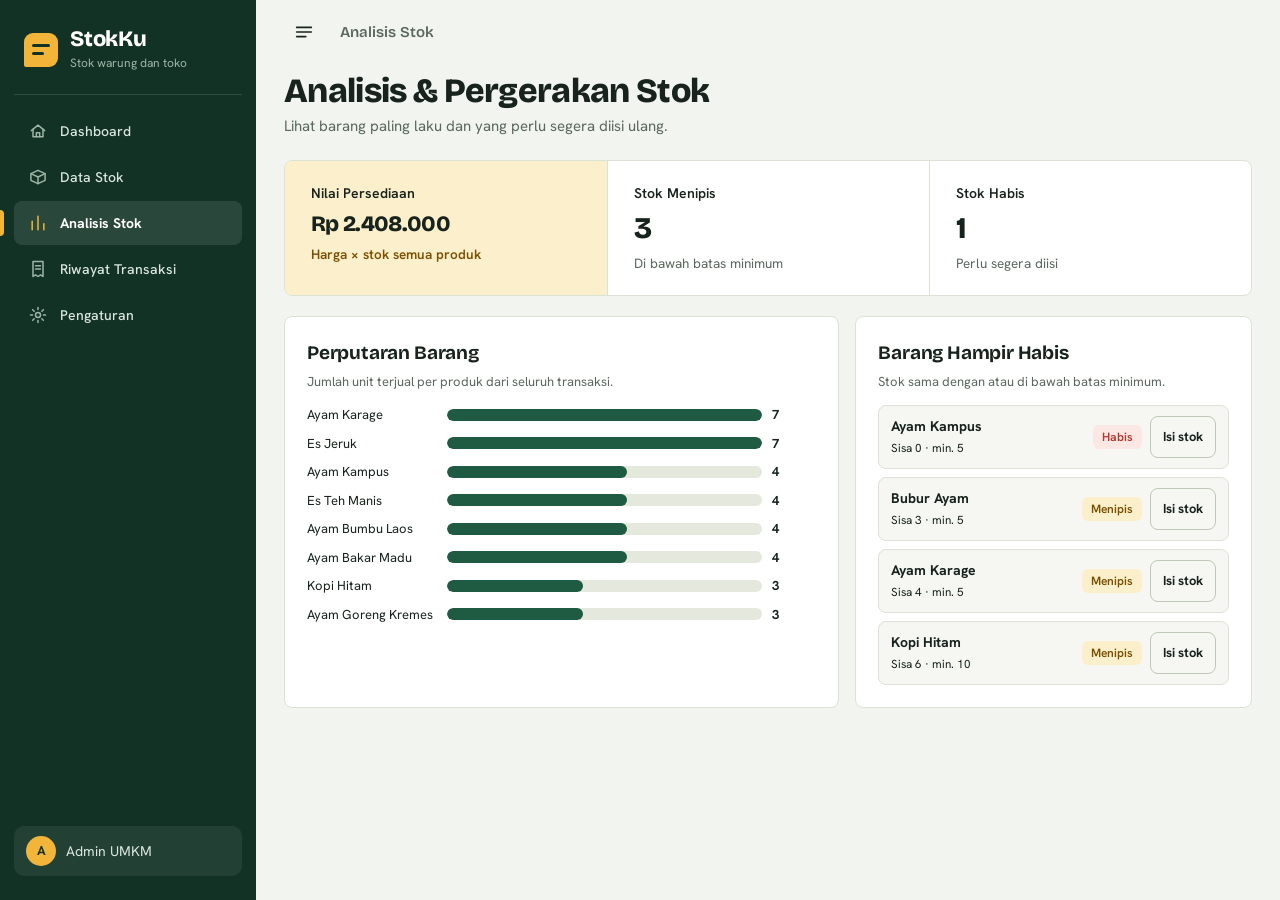
==== commit fd056352: "Muat font tanpa memblokir render" ====
--- a/analisis_stok.html
+++ b/analisis_stok.html
@@ -8,7 +8,8 @@
     <title>Analisis Stok - StokKu</title>
     <link rel="preconnect" href="https://fonts.googleapis.com">
     <link rel="preconnect" href="https://fonts.gstatic.com" crossorigin>
-    <link href="https://fonts.googleapis.com/css2?family=Bricolage+Grotesque:opsz,wght@12..96,600;12..96,800&family=Hanken+Grotesk:wght@400;500;600;700&display=swap" rel="stylesheet">
+    <link rel="stylesheet" href="https://fonts.googleapis.com/css2?family=Bricolage+Grotesque:opsz,wght@12..96,600;12..96,800&family=Hanken+Grotesk:wght@400;500;600;700&display=swap" media="print" onload="this.media='all'">
+    <noscript><link rel="stylesheet" href="https://fonts.googleapis.com/css2?family=Bricolage+Grotesque:opsz,wght@12..96,600;12..96,800&family=Hanken+Grotesk:wght@400;500;600;700&display=swap"></noscript>
     <link rel="stylesheet" href="css/style.css">
 </head>
 
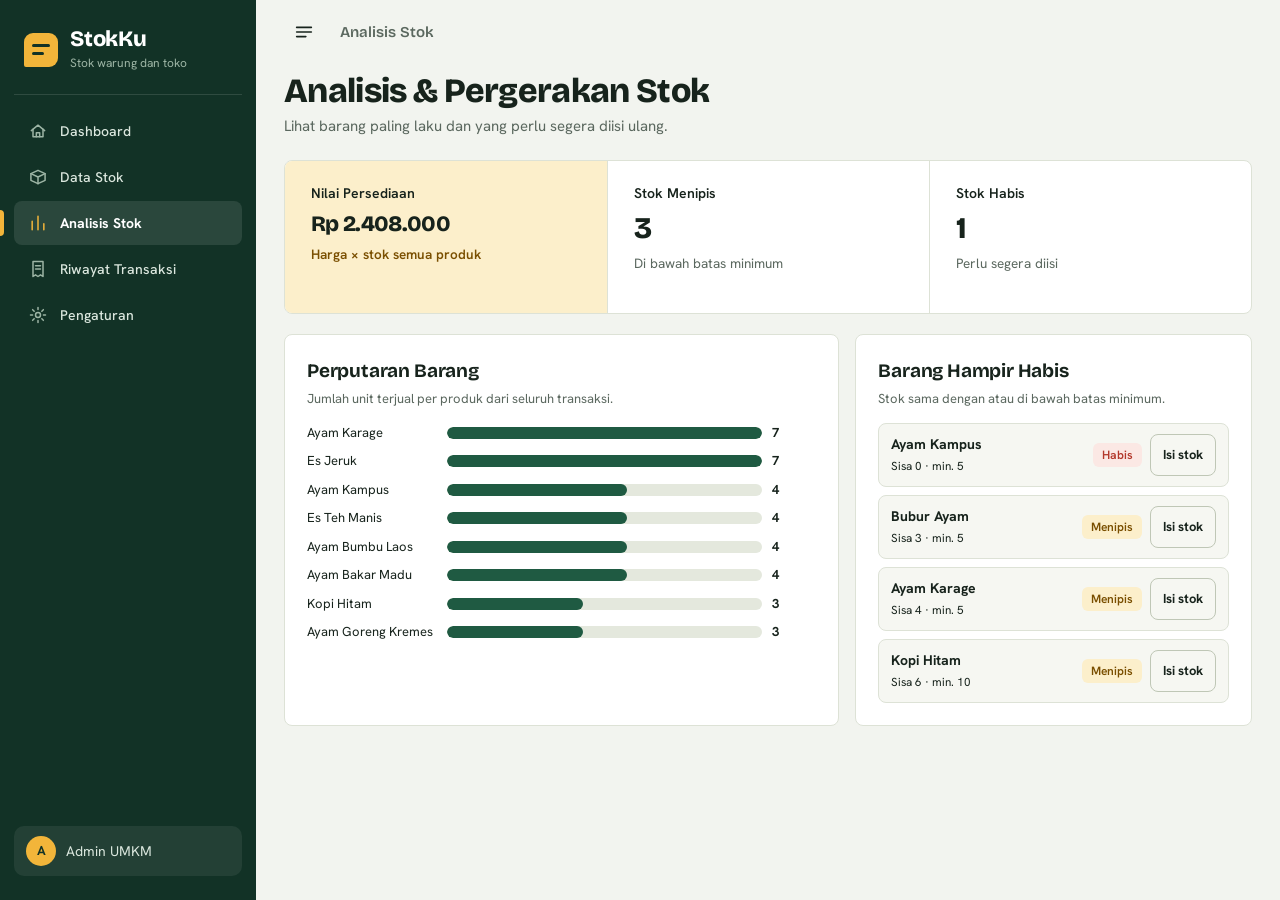
==== commit b51167d7: "Pasang Clarity dan rencana usability testing" ====
--- a/analisis_stok.html
+++ b/analisis_stok.html
@@ -11,6 +11,14 @@
     <link rel="stylesheet" href="https://fonts.googleapis.com/css2?family=Bricolage+Grotesque:opsz,wght@12..96,600;12..96,800&family=Hanken+Grotesk:wght@400;500;600;700&display=swap" media="print" onload="this.media='all'">
     <noscript><link rel="stylesheet" href="https://fonts.googleapis.com/css2?family=Bricolage+Grotesque:opsz,wght@12..96,600;12..96,800&family=Hanken+Grotesk:wght@400;500;600;700&display=swap"></noscript>
     <link rel="stylesheet" href="css/style.css">
+    <!-- Microsoft Clarity: perekam sesi untuk usability testing (Modul 9) -->
+    <script>
+        (function (c, l, a, r, i, t, y) {
+            c[a] = c[a] || function () { (c[a].q = c[a].q || []).push(arguments) };
+            t = l.createElement(r); t.async = 1; t.src = "https://www.clarity.ms/tag/" + i;
+            y = l.getElementsByTagName(r)[0]; y.parentNode.insertBefore(t, y);
+        })(window, document, "clarity", "script", "zgjmeqw6a6");
+    </script>
 </head>
 
 <body data-page="analisis">
--- a/css/style.css
+++ b/css/style.css
@@ -1604,3 +1604,11 @@
     .stat .value { font-size: 38px; }
     .nav a[aria-current="page"]::before { left: -14px; }
 }
+
+
+/* Sediakan ruang untuk ringkasan sebelum data selesai dimuat, supaya tabel di bawahnya tidak bergeser */
+.stats { min-height: 154px; }
+
+@media (max-width: 860px) {
+    .stats { min-height: 436px; }
+}
